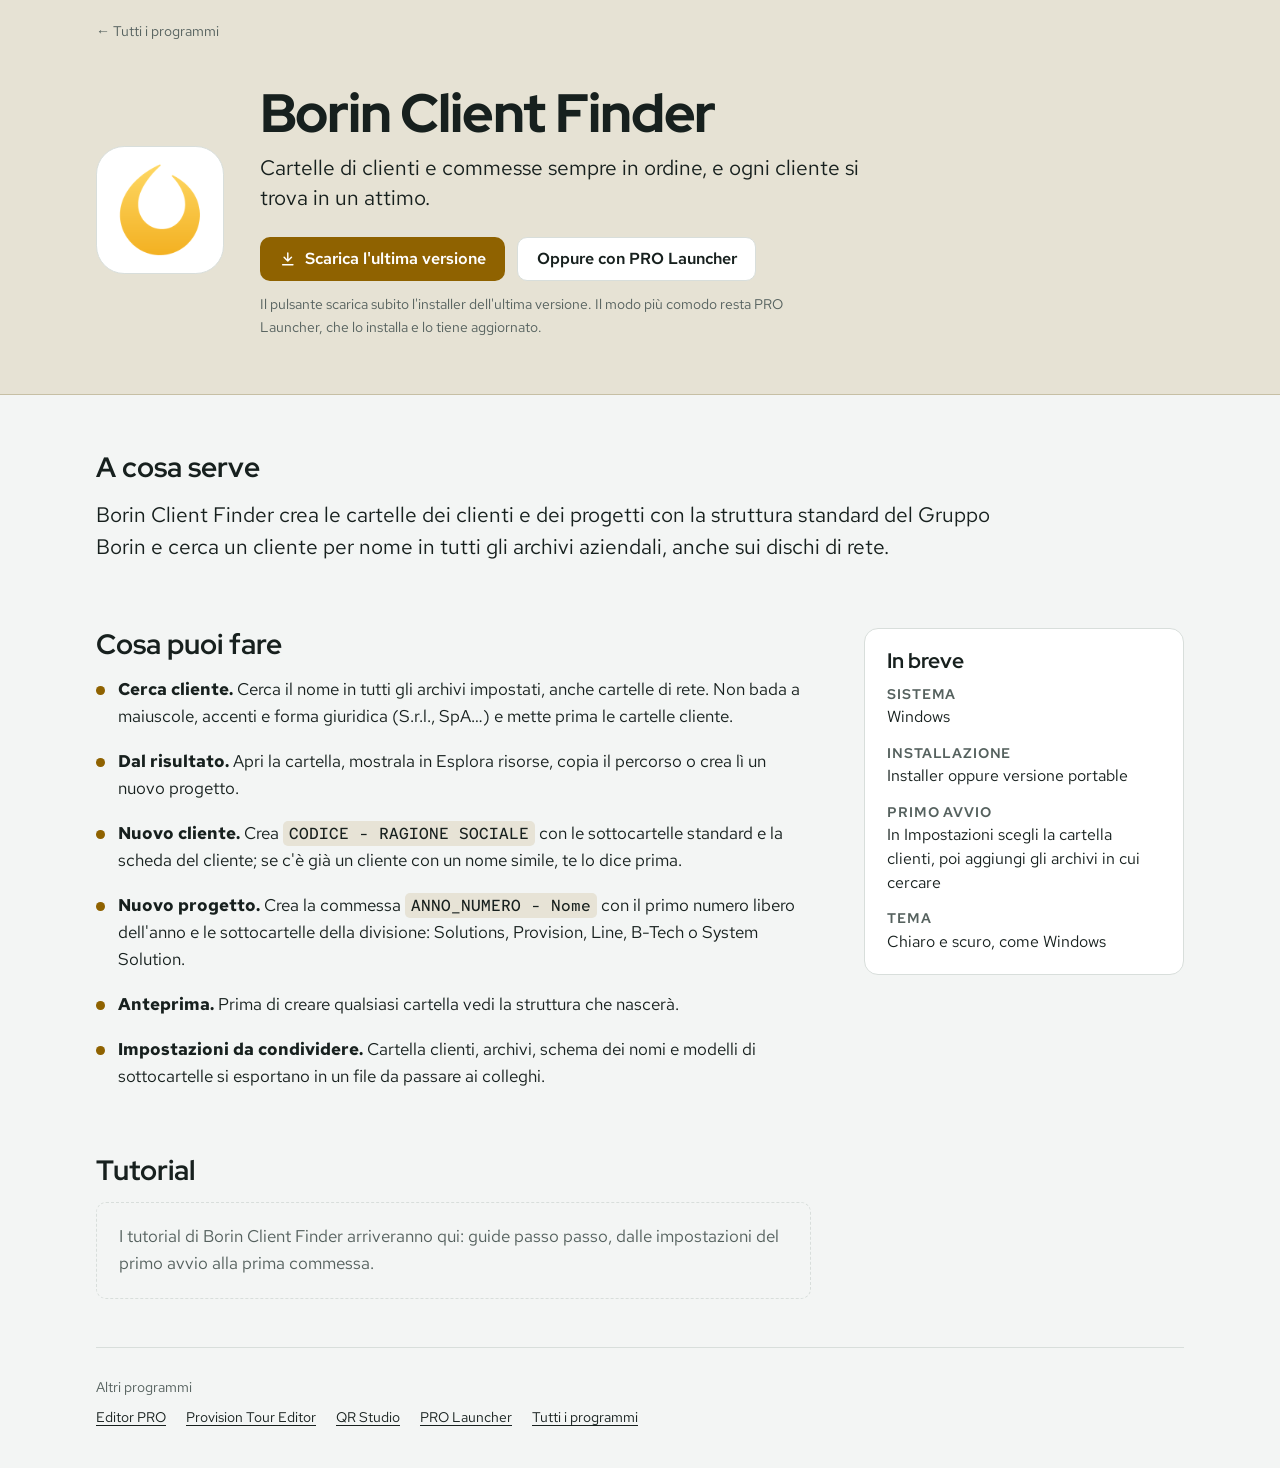
==== borin-client-finder.html @ ea2d7d45 "Scarica: link diretto all'installer di ogni programma su Google Drive strumenti/link-drive.js rilegg" ====
<!doctype html>
<html lang="it">
<head>
  <meta charset="utf-8">
  <meta name="viewport" content="width=device-width, initial-scale=1, viewport-fit=cover">
  <title>Borin Client Finder</title>
  <meta name="description" content="Borin Client Finder: crea le cartelle di clienti e commesse con la struttura standard e trova un cliente in tutti gli archivi.">
  <link rel="preconnect" href="https://fonts.googleapis.com">
  <link rel="preconnect" href="https://fonts.gstatic.com" crossorigin>
  <link rel="stylesheet" href="https://fonts.googleapis.com/css2?family=Red+Hat+Display:wght@700;800&family=Red+Hat+Mono:wght@500&family=Red+Hat+Text:wght@400;600;700&display=swap">
  <link rel="stylesheet" href="stile.css">
</head>
<body class="tinted" style="--accent-l:#8F6200; --accent-d:#F7BE3A">
  <header class="hero">
    <div class="wrap">
      <nav class="crumbs" aria-label="Percorso"><a href="index.html">← Tutti i programmi</a></nav>
      <div class="hero-main">
        <img class="app-icon" src="img/borin-client-finder.png" alt="" width="128" height="128">
        <div>
          <h1>Borin Client Finder</h1>
          <p class="tagline">Cartelle di clienti e commesse sempre in ordine, e ogni cliente si trova in un attimo.</p>
          <div class="hero-actions">
            <a class="btn primary" data-scarica="borin-client-finder" href="https://drive.usercontent.google.com/download?id=1iR7JaWTsjvSuWJFPsEmWROrodesVWbmz&export=download&confirm=t"><svg viewBox="0 0 24 24" aria-hidden="true"><path d="M12 4v11m-5-5 5 5 5-5M5 20h14"/></svg>Scarica l'ultima versione</a>
            <a class="btn ghost" href="pro-launcher.html">Oppure con PRO Launcher</a>
          </div>
          <p class="note">Il pulsante scarica subito l'installer dell'ultima versione. Il modo più comodo resta PRO Launcher, che lo installa e lo tiene aggiornato.</p>
        </div>
      </div>
    </div>
  </header>

  <main class="wrap page">
    <section class="intro" aria-labelledby="a-cosa-serve">
      <h2 id="a-cosa-serve">A cosa serve</h2>
      <p>Borin Client Finder crea le cartelle dei clienti e dei progetti con la struttura standard del Gruppo Borin e cerca un cliente per nome in tutti gli archivi aziendali, anche sui dischi di rete.</p>
    </section>

    <div class="cols">
      <section aria-labelledby="cosa-puoi-fare">
        <h2 id="cosa-puoi-fare">Cosa puoi fare</h2>
        <ul class="features">
          <li><strong>Cerca cliente.</strong> Cerca il nome in tutti gli archivi impostati, anche cartelle di rete. Non bada a maiuscole, accenti e forma giuridica (S.r.l., SpA…) e mette prima le cartelle cliente.</li>
          <li><strong>Dal risultato.</strong> Apri la cartella, mostrala in Esplora risorse, copia il percorso o crea lì un nuovo progetto.</li>
          <li><strong>Nuovo cliente.</strong> Crea <code>CODICE - RAGIONE SOCIALE</code> con le sottocartelle standard e la scheda del cliente; se c'è già un cliente con un nome simile, te lo dice prima.</li>
          <li><strong>Nuovo progetto.</strong> Crea la commessa <code>ANNO_NUMERO - Nome</code> con il primo numero libero dell'anno e le sottocartelle della divisione: Solutions, Provision, Line, B-Tech o System Solution.</li>
          <li><strong>Anteprima.</strong> Prima di creare qualsiasi cartella vedi la struttura che nascerà.</li>
          <li><strong>Impostazioni da condividere.</strong> Cartella clienti, archivi, schema dei nomi e modelli di sottocartelle si esportano in un file da passare ai colleghi.</li>
        </ul>
      </section>

      <aside class="facts" aria-labelledby="in-breve">
        <h2 id="in-breve">In breve</h2>
        <dl>
          <div><dt>Sistema</dt><dd>Windows</dd></div>
          <div><dt>Installazione</dt><dd>Installer oppure versione portable</dd></div>
          <div><dt>Primo avvio</dt><dd>In Impostazioni scegli la cartella clienti, poi aggiungi gli archivi in cui cercare</dd></div>
          <div><dt>Tema</dt><dd>Chiaro e scuro, come Windows</dd></div>
        </dl>
      </aside>
    </div>

    <section id="tutorial" aria-labelledby="tutorial-title">
      <h2 id="tutorial-title">Tutorial</h2>
      <!--
        Per aggiungere un tutorial copia questo blocco dentro <ol class="tutorial-list"> qui sotto
        (l'avviso "in arrivo" sparisce da solo appena c'è il primo tutorial):

        <li><a href="tutorial/client-finder-nuovo-cliente.html">
          <span class="t-title">Nuovo cliente e prima commessa</span>
          <span class="t-desc">Dalla scheda del cliente alle cartelle del progetto.</span>
          <span class="t-meta">4 minuti</span>
        </a></li>
      -->
      <ol class="tutorial-list"></ol>
      <p class="tutorial-empty">I tutorial di Borin Client Finder arriveranno qui: guide passo passo, dalle impostazioni del primo avvio alla prima commessa.</p>
    </section>
  </main>

  <footer class="wrap site-foot">
    <p>Altri programmi</p>
    <nav aria-label="Altri programmi">
      <a href="editor-pro.html">Editor PRO</a>
      <a href="provision-tour-editor.html">Provision Tour Editor</a>
      <a href="qr-studio.html">QR Studio</a>
      <a href="pro-launcher.html">PRO Launcher</a>
      <a href="index.html">Tutti i programmi</a>
    </nav>
  </footer>
</body>
</html>
---- stile.css ----
/* Pagine dei programmi — stile comune.
   Impaginazione: una colonna allineata a sinistra (al massimo 68rem). Nell'indice ogni programma è una riga
   con icona, testo e azioni; nella scheda c'è una fascia in testa tinta del colore del programma, poi
   "Cosa puoi fare" con "In breve" a lato e in fondo i tutorial. */

:root {
  --bg: #F3F5F4;
  --surface: #FFFFFF;
  --ink: #17201E;
  --muted: #55615E;
  --line: #D8DEDB;
  --accent-l: #2F6E96;          /* colore del programma, tema chiaro (ogni pagina mette il suo) */
  --accent-d: #6FB2DE;          /* colore del programma, tema scuro */
  --accent: var(--accent-l);
  --on-accent: #FFFFFF;
  --icon-tile: #FFFFFF;         /* piastrella dietro le icone: chiara anche nel tema scuro, l'icona di QR Studio è nera */

  --font-display: "Red Hat Display", "Segoe UI", Arial, sans-serif;
  --font-body: "Red Hat Text", "Segoe UI", Arial, sans-serif;
  --font-mono: "Red Hat Mono", Consolas, "Courier New", monospace;

  --step--1: .875rem;
  --step-0: 1.0625rem;
  --step-1: 1.3rem;
  --step-2: 1.75rem;
  --step-3: clamp(2.25rem, 1.6rem + 2.6vw, 3.4rem);
  --radius: 10px;
  --wrap: 68rem;
  color-scheme: light;
}

@media (prefers-color-scheme: dark) {
  :root:not([data-theme="light"]) {
    --bg: #0F1413;
    --surface: #161D1B;
    --ink: #E5ECE9;
    --muted: #9BA8A4;
    --line: #29322F;
    --accent: var(--accent-d);
    --on-accent: #0F1413;
    --icon-tile: #E6ECE9;
    color-scheme: dark;
  }
  :root:not([data-theme="light"]) .tinted { --accent: var(--accent-d); }
}
:root[data-theme="dark"] {
  --bg: #0F1413;
  --surface: #161D1B;
  --ink: #E5ECE9;
  --muted: #9BA8A4;
  --line: #29322F;
  --accent: var(--accent-d);
  --on-accent: #0F1413;
  --icon-tile: #E6ECE9;
  color-scheme: dark;
}
:root[data-theme="dark"] .tinted { --accent: var(--accent-d); }

/* il colore del programma si ricalcola dove la pagina o la riga lo cambia */
.tinted { --accent: var(--accent-l); }

* { box-sizing: border-box; }
html { -webkit-text-size-adjust: 100%; }
body {
  margin: 0;
  background: var(--bg);
  color: var(--ink);
  font: 400 var(--step-0)/1.6 var(--font-body);
}
img { max-width: 100%; height: auto; }
a { color: var(--accent); text-underline-offset: .18em; }
a:hover { text-decoration-thickness: 2px; }
:focus-visible { outline: 3px solid var(--accent); outline-offset: 3px; border-radius: 4px; }
h1, h2, h3 { font-family: var(--font-display); line-height: 1.15; text-wrap: balance; margin: 0; }
p { margin: 0; }
code {
  font: 500 .92em/1 var(--font-mono);
  padding: .12em .38em; border-radius: 5px;
  background: color-mix(in srgb, var(--accent) 12%, transparent);
  color: var(--ink);
  white-space: nowrap;
}

.wrap {
  max-width: calc(var(--wrap) + 2 * 32px);
  margin: 0 auto;
  padding-left: max(16px, env(safe-area-inset-left, 0px));
  padding-right: max(16px, env(safe-area-inset-right, 0px));
}
@media (min-width: 720px) {
  .wrap { padding-left: max(32px, env(safe-area-inset-left, 0px)); padding-right: max(32px, env(safe-area-inset-right, 0px)); }
}

/* icone dei programmi su una piastrella, come sul desktop */
.app-icon {
  background: var(--icon-tile); border: 1px solid var(--line); border-radius: 22%;
  padding: 7px; object-fit: contain; flex: none;
}
.hero-main > .app-icon { padding: 11px; }
@media (min-width: 720px) { .hero-main > .app-icon { padding: 14px; } }

.eyebrow {
  font: 600 var(--step--1)/1.3 var(--font-body);
  letter-spacing: .08em; text-transform: uppercase; color: var(--muted);
}

/* ------------------------------------------------ pulsanti */

.btn {
  display: inline-flex; align-items: center; gap: .5rem; min-height: 2.75rem; padding: 0 1.15rem;
  border-radius: var(--radius); border: 1px solid transparent;
  font: 600 1rem/1.1 var(--font-body); text-decoration: none; white-space: nowrap;
  transition: filter .15s ease, border-color .15s ease;
}
.btn.primary { background: var(--accent); color: var(--on-accent); }
.btn.primary:hover { filter: brightness(1.08); }
.btn.ghost { background: var(--surface); color: var(--ink); border-color: var(--line); }
.btn.ghost:hover { border-color: var(--accent); }
.btn svg { width: 1.1em; height: 1.1em; fill: none; stroke: currentColor; stroke-width: 2; stroke-linecap: round; stroke-linejoin: round; }

/* ------------------------------------------------ indice */

.site-head { padding-block: clamp(2.5rem, 6vw, 4.5rem) 2rem; display: grid; gap: 1rem; }
.site-head h1 { font-size: var(--step-3); font-weight: 800; letter-spacing: -.02em; }
.site-head .lead { max-width: 60ch; color: var(--muted); font-size: var(--step-1); line-height: 1.5; }

.launcher-tip {
  display: grid; grid-template-columns: auto minmax(0, 1fr); gap: 1.25rem; align-items: center;
  padding: 1.25rem 1.5rem; margin-bottom: 2.5rem;
  background: var(--surface); border: 1px solid var(--line); border-radius: 14px;
}
.launcher-tip img { width: 64px; height: 64px; }
.launcher-tip h2 { font-size: var(--step-1); font-weight: 700; margin-bottom: .25rem; }
.launcher-tip p { color: var(--muted); max-width: 62ch; }
.launcher-tip .actions { grid-column: 1 / -1; display: flex; gap: .75rem; flex-wrap: wrap; }
@media (min-width: 820px) {
  .launcher-tip { grid-template-columns: auto minmax(0, 1fr) auto; }
  .launcher-tip .actions { grid-column: auto; }
}

.programs { list-style: none; margin: 0; padding: 0; border-top: 1px solid var(--line); }
.program {
  display: grid; grid-template-columns: 72px minmax(0, 1fr); gap: 1rem 1.5rem; align-items: center;
  padding-block: 1.5rem; border-bottom: 1px solid var(--line);
}
.program > img { width: 72px; height: 72px; }
.program h2 { font-size: var(--step-2); font-weight: 700; letter-spacing: -.01em; }
.program h2 a { color: var(--ink); text-decoration: none; }
.program h2 a:hover { color: var(--accent); }
.program .what { color: var(--muted); max-width: 58ch; margin-top: .3rem; }
.program .tags { list-style: none; display: flex; flex-wrap: wrap; gap: .4rem; margin: .7rem 0 0; padding: 0; }
.program .tags li {
  font-size: var(--step--1); line-height: 1; padding: .4rem .6rem; border-radius: 999px;
  background: color-mix(in srgb, var(--accent) 11%, transparent); color: var(--ink);
}
.program .actions { grid-column: 2; display: flex; gap: .6rem; flex-wrap: wrap; }
@media (min-width: 820px) {
  .program { grid-template-columns: 72px minmax(0, 1fr) auto; }
  .program .actions { grid-column: auto; }
}

/* ------------------------------------------------ scheda del programma */

.hero {
  background: color-mix(in srgb, var(--accent) 13%, var(--bg));
  border-bottom: 1px solid color-mix(in srgb, var(--accent) 25%, var(--line));
}
.hero .wrap { padding-block: 1.25rem clamp(2rem, 5vw, 3.5rem); }
.crumbs { font-size: var(--step--1); margin-bottom: clamp(1.5rem, 4vw, 2.5rem); }
.crumbs a { color: var(--muted); text-decoration: none; }
.crumbs a:hover { color: var(--ink); text-decoration: underline; }
.hero-main { display: grid; grid-template-columns: minmax(0, 1fr); gap: 1.5rem; align-items: center; }
.hero-main > img { width: 96px; height: 96px; }
.hero h1 { font-size: var(--step-3); font-weight: 800; letter-spacing: -.02em; }
.hero .tagline { font-size: var(--step-1); line-height: 1.45; margin-top: .5rem; max-width: 46ch; }
.hero-actions { display: flex; gap: .75rem; flex-wrap: wrap; margin-top: 1.5rem; }
.hero .note { font-size: var(--step--1); color: var(--muted); margin-top: .75rem; max-width: 62ch; }
@media (min-width: 720px) {
  .hero-main { grid-template-columns: 128px minmax(0, 1fr); gap: 2.25rem; }
  .hero-main > img { width: 128px; height: 128px; }
}

.page { padding-block: clamp(2rem, 5vw, 3.5rem) 3rem; display: grid; gap: clamp(2.5rem, 6vw, 4rem); }
.page h2 { font-size: var(--step-2); font-weight: 700; margin-bottom: 1rem; }
.intro p { max-width: 65ch; font-size: var(--step-1); line-height: 1.55; }

.cols { display: grid; grid-template-columns: minmax(0, 1fr); gap: 2.5rem; align-items: start; }
@media (min-width: 900px) { .cols { grid-template-columns: minmax(0, 1fr) 20rem; gap: 3.5rem; } }

.features { list-style: none; margin: 0; padding: 0; display: grid; gap: 1.1rem; max-width: 65ch; }
.features li { padding-left: 1.4rem; position: relative; }
.features li::before {
  content: ""; position: absolute; left: 0; top: .62em; width: .55rem; height: .55rem; border-radius: 50%;
  background: var(--accent);
}
.features strong { font-weight: 700; }

.facts { background: var(--surface); border: 1px solid var(--line); border-radius: 14px; padding: 1.25rem 1.4rem; }
.facts h2 { font-size: var(--step-1); margin-bottom: .75rem; }
.facts dl { margin: 0; display: grid; gap: .9rem; }
.facts dt { font: 600 var(--step--1)/1.3 var(--font-body); letter-spacing: .06em; text-transform: uppercase; color: var(--muted); }
.facts dd { margin: .15rem 0 0; font-size: 1rem; line-height: 1.5; }

.tip {
  max-width: 65ch; padding: 1rem 1.25rem; border-radius: var(--radius);
  background: color-mix(in srgb, var(--accent) 9%, var(--surface)); border: 1px solid color-mix(in srgb, var(--accent) 30%, var(--line));
}

/* tutorial: l'elenco si vede appena contiene un tutorial, e allora sparisce l'avviso "in arrivo" */
.tutorial-list { list-style: none; margin: 0; padding: 0; display: grid; gap: .75rem; grid-template-columns: repeat(auto-fill, minmax(min(100%, 18rem), 1fr)); }
.tutorial-list:empty { display: none; }
.tutorial-list:not(:empty) + .tutorial-empty { display: none; }
.tutorial-list a {
  display: grid; gap: .3rem; height: 100%; padding: 1rem 1.15rem; text-decoration: none; color: var(--ink);
  background: var(--surface); border: 1px solid var(--line); border-radius: var(--radius);
}
.tutorial-list a:hover { border-color: var(--accent); }
.tutorial-list .t-title { font: 700 var(--step-1)/1.25 var(--font-display); }
.tutorial-list .t-desc { color: var(--muted); }
.tutorial-list .t-meta { font-size: var(--step--1); color: var(--accent); font-weight: 600; }
.tutorial-empty {
  max-width: 65ch; padding: 1.25rem 1.4rem; border-radius: var(--radius);
  border: 1px dashed var(--line); color: var(--muted);
}

/* ------------------------------------------------ piè di pagina */

.site-foot { padding-block: 0 2.5rem; font-size: var(--step--1); color: var(--muted); }
.site-foot::before { content: ""; display: block; border-top: 1px solid var(--line); margin-bottom: 1.75rem; }
.site-foot nav { display: flex; flex-wrap: wrap; gap: .5rem 1.25rem; margin-top: .5rem; }
.site-foot a { color: var(--ink); }

@media (prefers-reduced-motion: reduce) { * { transition: none !important; } }
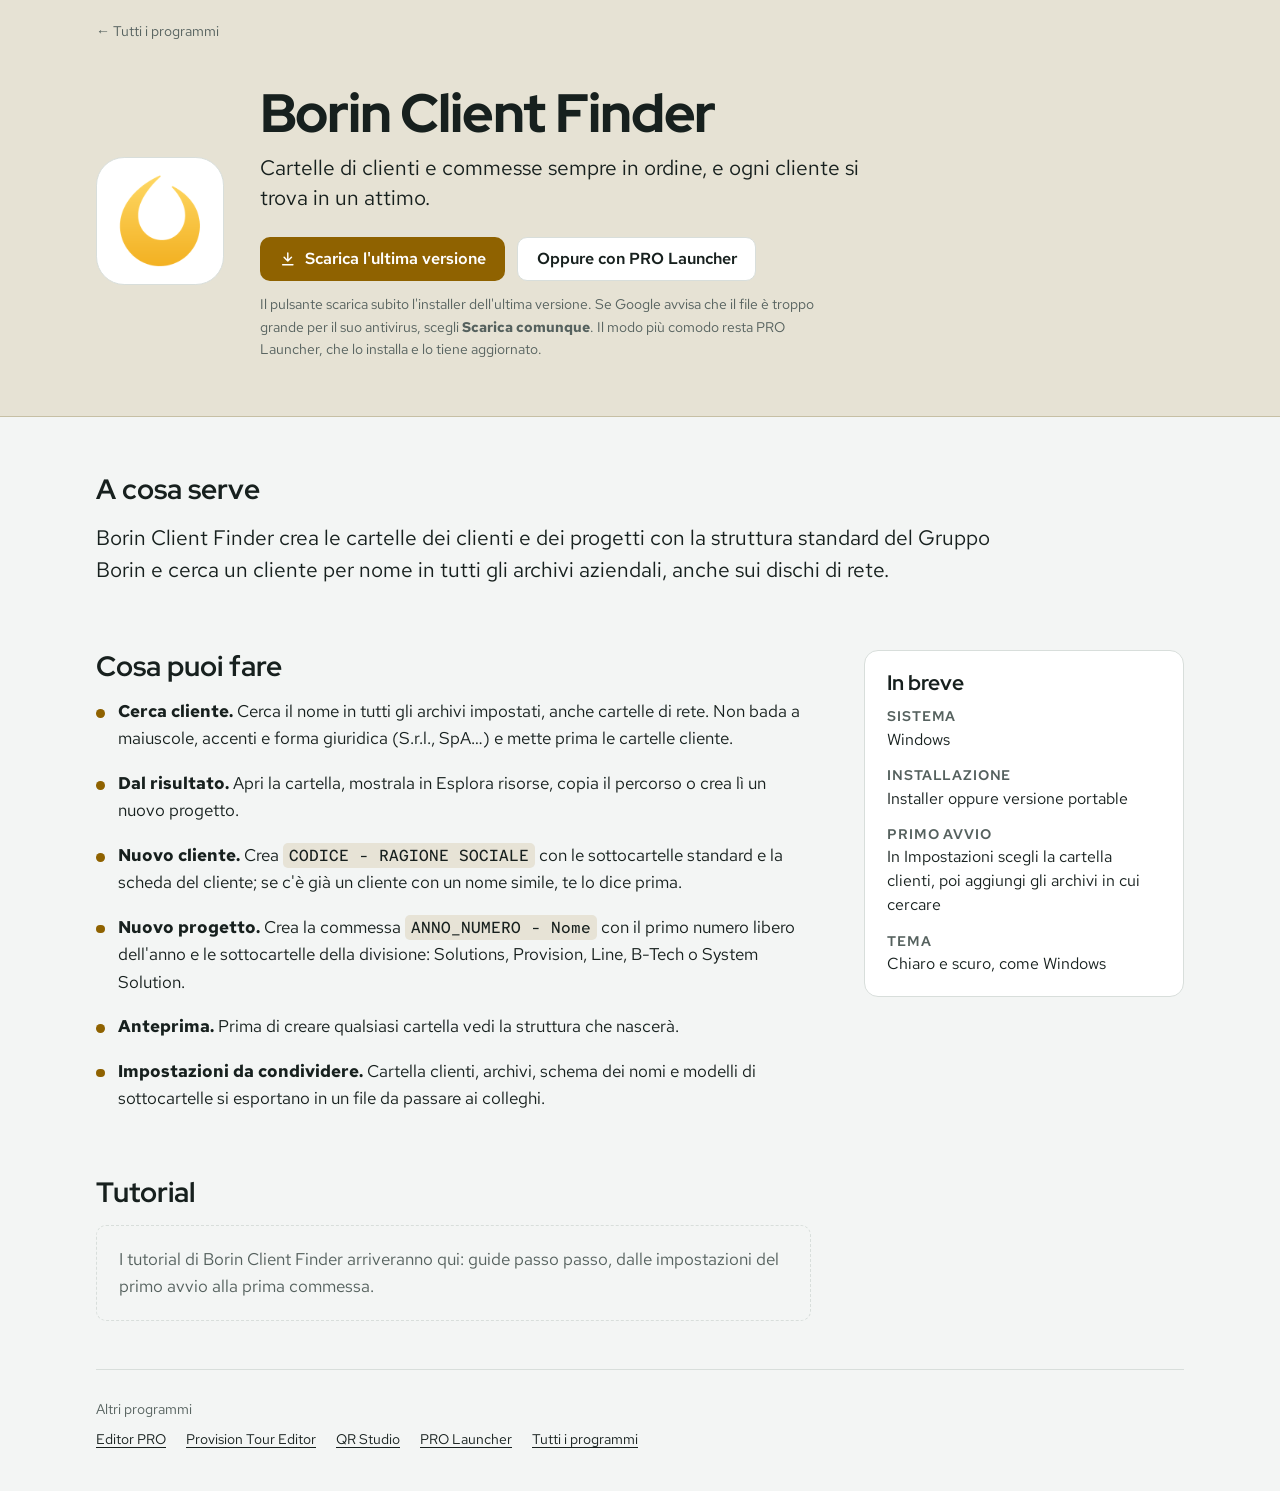
==== commit 7b4b3f4b: "Spiega l'avviso di Google Drive sui file grandi (Scarica comunque) Co-Authored-By: Claude Opus 5.5 <" ====
--- a/borin-client-finder.html
+++ b/borin-client-finder.html
@@ -23,7 +23,7 @@
             <a class="btn primary" data-scarica="borin-client-finder" href="https://drive.usercontent.google.com/download?id=1iR7JaWTsjvSuWJFPsEmWROrodesVWbmz&export=download&confirm=t"><svg viewBox="0 0 24 24" aria-hidden="true"><path d="M12 4v11m-5-5 5 5 5-5M5 20h14"/></svg>Scarica l'ultima versione</a>
             <a class="btn ghost" href="pro-launcher.html">Oppure con PRO Launcher</a>
           </div>
-          <p class="note">Il pulsante scarica subito l'installer dell'ultima versione. Il modo più comodo resta PRO Launcher, che lo installa e lo tiene aggiornato.</p>
+          <p class="note">Il pulsante scarica subito l'installer dell'ultima versione. Se Google avvisa che il file è troppo grande per il suo antivirus, scegli <b>Scarica comunque</b>. Il modo più comodo resta PRO Launcher, che lo installa e lo tiene aggiornato.</p>
         </div>
       </div>
     </div>
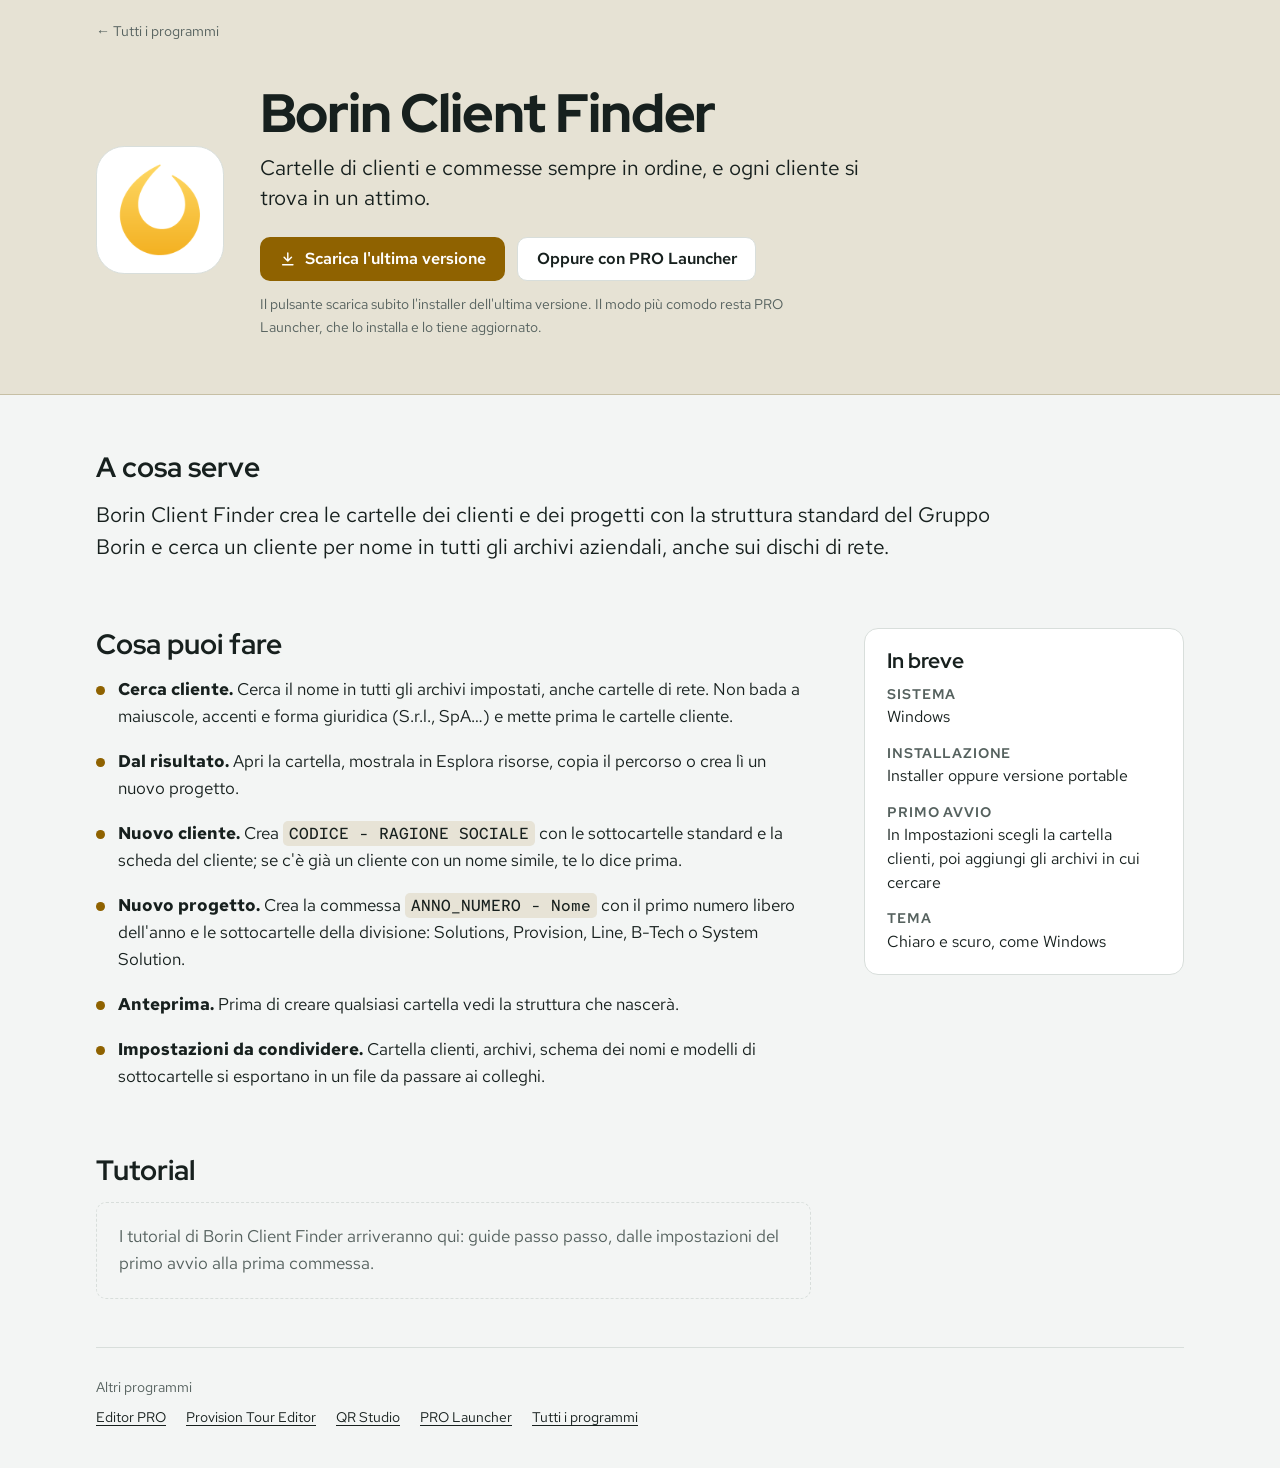
==== commit 88735f0f: "Scarica: installer nelle release del sito, aggiornati da soli a ogni versione Su Google Drive erano " ====
--- a/borin-client-finder.html
+++ b/borin-client-finder.html
@@ -9,6 +9,7 @@
   <link rel="preconnect" href="https://fonts.gstatic.com" crossorigin>
   <link rel="stylesheet" href="https://fonts.googleapis.com/css2?family=Red+Hat+Display:wght@700;800&family=Red+Hat+Mono:wght@500&family=Red+Hat+Text:wght@400;600;700&display=swap">
   <link rel="stylesheet" href="stile.css">
+  <script src="scarica.js" defer></script>
 </head>
 <body class="tinted" style="--accent-l:#8F6200; --accent-d:#F7BE3A">
   <header class="hero">
@@ -20,10 +21,10 @@
           <h1>Borin Client Finder</h1>
           <p class="tagline">Cartelle di clienti e commesse sempre in ordine, e ogni cliente si trova in un attimo.</p>
           <div class="hero-actions">
-            <a class="btn primary" data-scarica="borin-client-finder" href="https://drive.usercontent.google.com/download?id=1iR7JaWTsjvSuWJFPsEmWROrodesVWbmz&export=download&confirm=t"><svg viewBox="0 0 24 24" aria-hidden="true"><path d="M12 4v11m-5-5 5 5 5-5M5 20h14"/></svg>Scarica l'ultima versione</a>
+            <a class="btn primary" data-scarica="borin-client-finder" href="https://github.com/andsnf-cpu/web-present-programs-client/releases/download/borin-client-finder/Borin-Client-Finder-Setup.exe"><svg viewBox="0 0 24 24" aria-hidden="true"><path d="M12 4v11m-5-5 5 5 5-5M5 20h14"/></svg>Scarica l'ultima versione</a>
             <a class="btn ghost" href="pro-launcher.html">Oppure con PRO Launcher</a>
           </div>
-          <p class="note">Il pulsante scarica subito l'installer dell'ultima versione. Se Google avvisa che il file è troppo grande per il suo antivirus, scegli <b>Scarica comunque</b>. Il modo più comodo resta PRO Launcher, che lo installa e lo tiene aggiornato.</p>
+          <p class="note">Il pulsante scarica subito l'installer dell'ultima versione<span data-versione="borin-client-finder"></span>. Il modo più comodo resta PRO Launcher, che lo installa e lo tiene aggiornato.</p>
         </div>
       </div>
     </div>
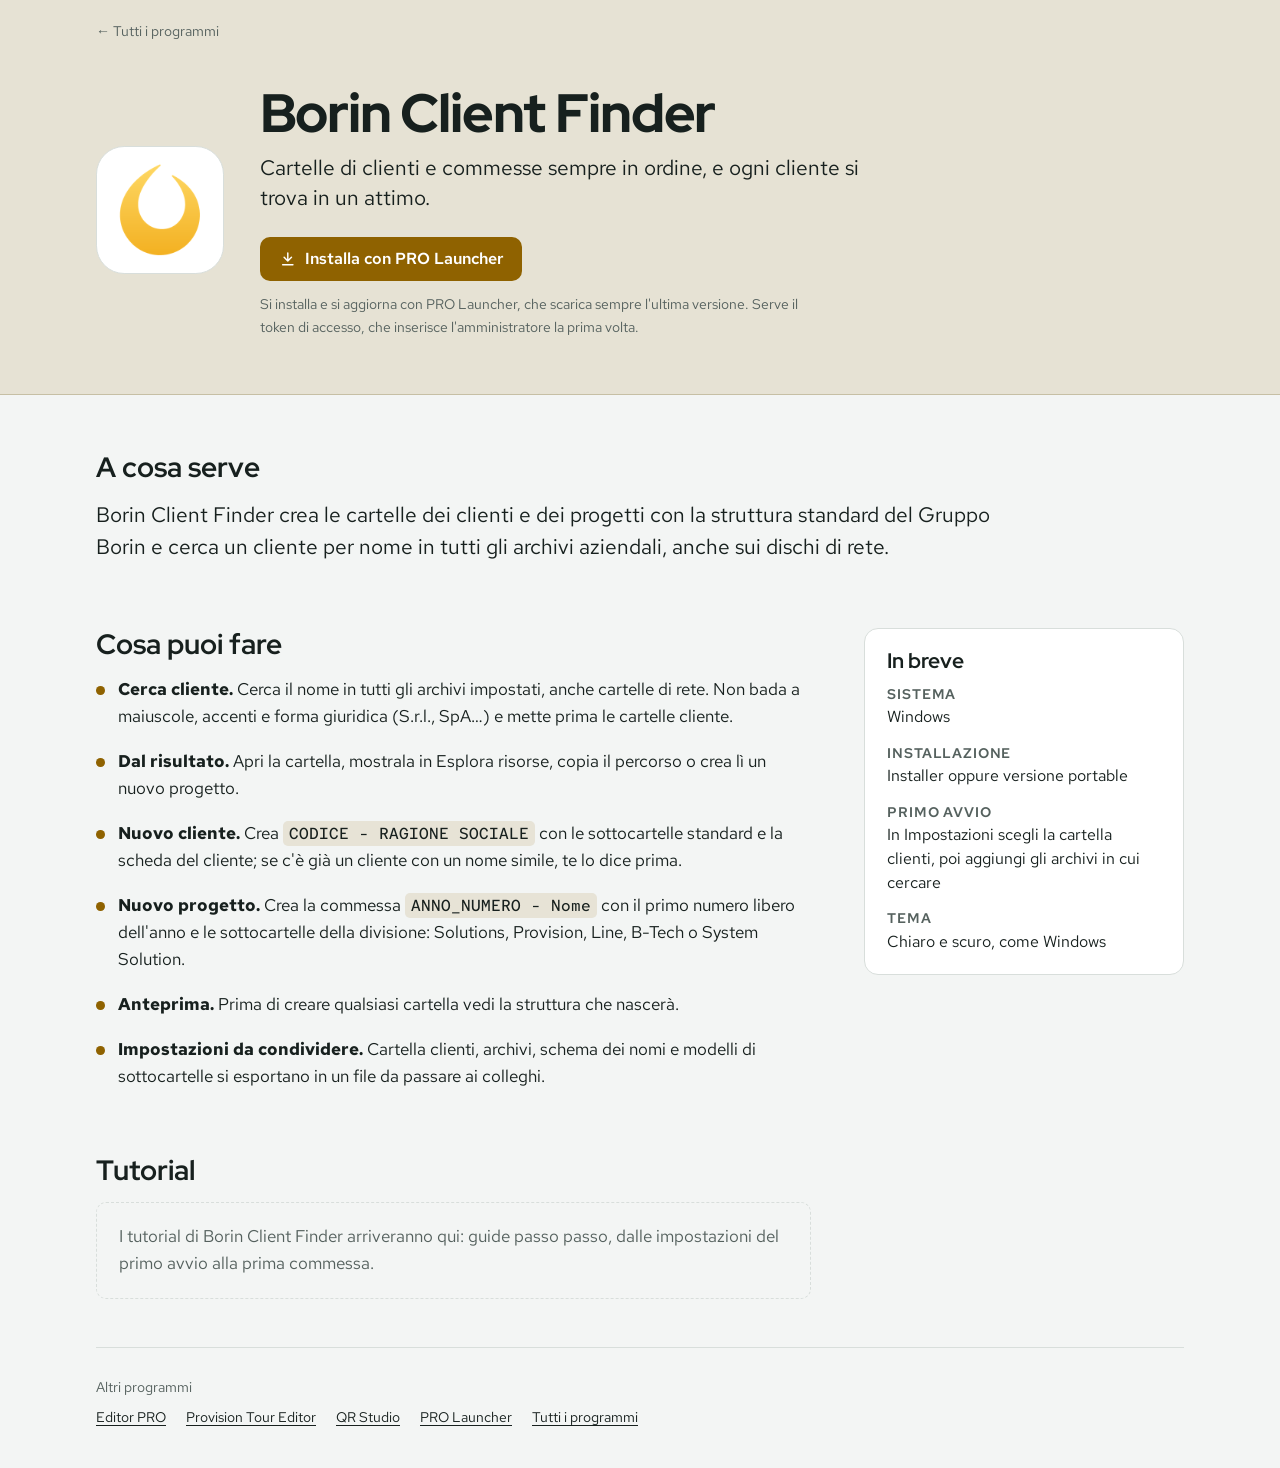
==== commit bdd4efbc: "Installer dei programmi di nuovo privati: sul sito solo PRO Launcher Si torna al token: gli installe" ====
--- a/borin-client-finder.html
+++ b/borin-client-finder.html
@@ -21,10 +21,9 @@
           <h1>Borin Client Finder</h1>
           <p class="tagline">Cartelle di clienti e commesse sempre in ordine, e ogni cliente si trova in un attimo.</p>
           <div class="hero-actions">
-            <a class="btn primary" data-scarica="borin-client-finder" href="https://github.com/andsnf-cpu/web-present-programs-client/releases/download/borin-client-finder/Borin-Client-Finder-Setup.exe"><svg viewBox="0 0 24 24" aria-hidden="true"><path d="M12 4v11m-5-5 5 5 5-5M5 20h14"/></svg>Scarica l'ultima versione</a>
-            <a class="btn ghost" href="pro-launcher.html">Oppure con PRO Launcher</a>
+            <a class="btn primary" href="pro-launcher.html"><svg viewBox="0 0 24 24" aria-hidden="true"><path d="M12 4v11m-5-5 5 5 5-5M5 20h14"/></svg>Installa con PRO Launcher</a>
           </div>
-          <p class="note">Il pulsante scarica subito l'installer dell'ultima versione<span data-versione="borin-client-finder"></span>. Il modo più comodo resta PRO Launcher, che lo installa e lo tiene aggiornato.</p>
+          <p class="note">Si installa e si aggiorna con PRO Launcher, che scarica sempre l'ultima versione. Serve il token di accesso, che inserisce l'amministratore la prima volta.</p>
         </div>
       </div>
     </div>
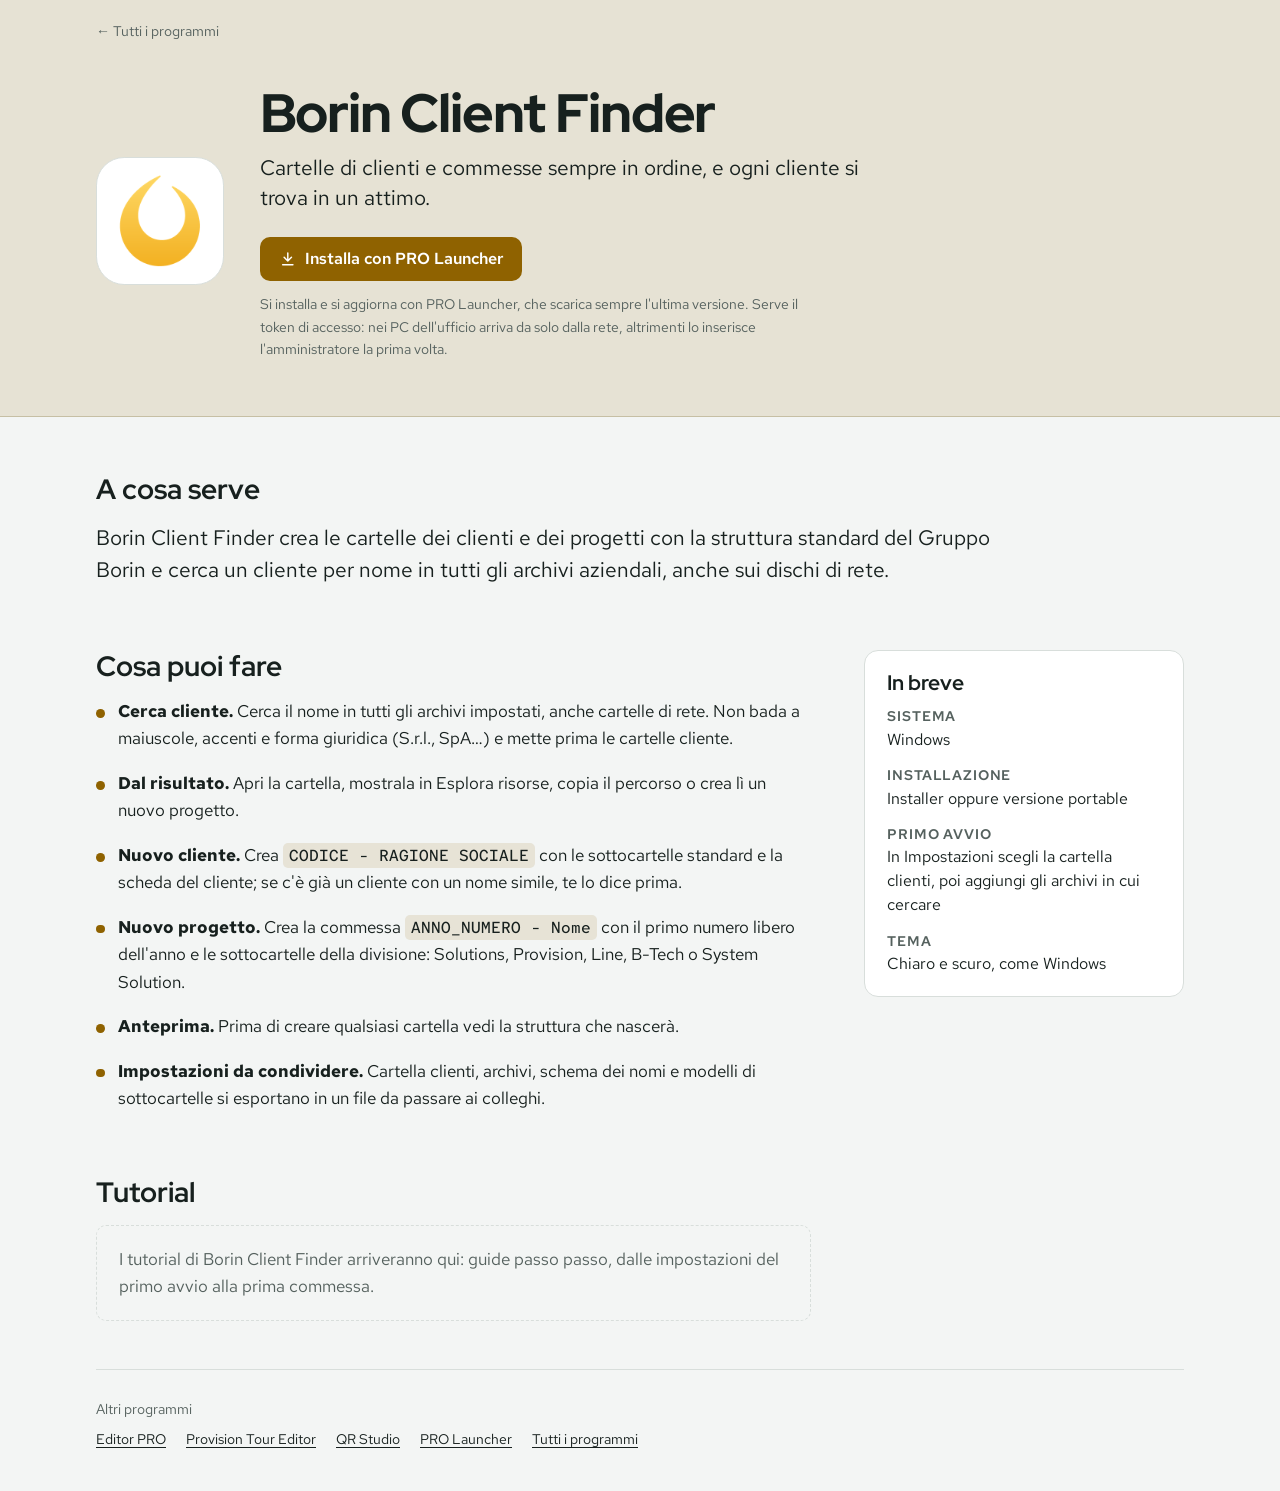
==== commit 418a937c: "Token dalla rete (launcher 1.1.3) e schede aggiornate - Token: nei PC dell'ufficio arriva da solo da" ====
--- a/borin-client-finder.html
+++ b/borin-client-finder.html
@@ -9,7 +9,6 @@
   <link rel="preconnect" href="https://fonts.gstatic.com" crossorigin>
   <link rel="stylesheet" href="https://fonts.googleapis.com/css2?family=Red+Hat+Display:wght@700;800&family=Red+Hat+Mono:wght@500&family=Red+Hat+Text:wght@400;600;700&display=swap">
   <link rel="stylesheet" href="stile.css">
-  <script src="scarica.js" defer></script>
 </head>
 <body class="tinted" style="--accent-l:#8F6200; --accent-d:#F7BE3A">
   <header class="hero">
@@ -23,7 +22,7 @@
           <div class="hero-actions">
             <a class="btn primary" href="pro-launcher.html"><svg viewBox="0 0 24 24" aria-hidden="true"><path d="M12 4v11m-5-5 5 5 5-5M5 20h14"/></svg>Installa con PRO Launcher</a>
           </div>
-          <p class="note">Si installa e si aggiorna con PRO Launcher, che scarica sempre l'ultima versione. Serve il token di accesso, che inserisce l'amministratore la prima volta.</p>
+          <p class="note">Si installa e si aggiorna con PRO Launcher, che scarica sempre l'ultima versione. Serve il token di accesso: nei PC dell'ufficio arriva da solo dalla rete, altrimenti lo inserisce l'amministratore la prima volta.</p>
         </div>
       </div>
     </div>
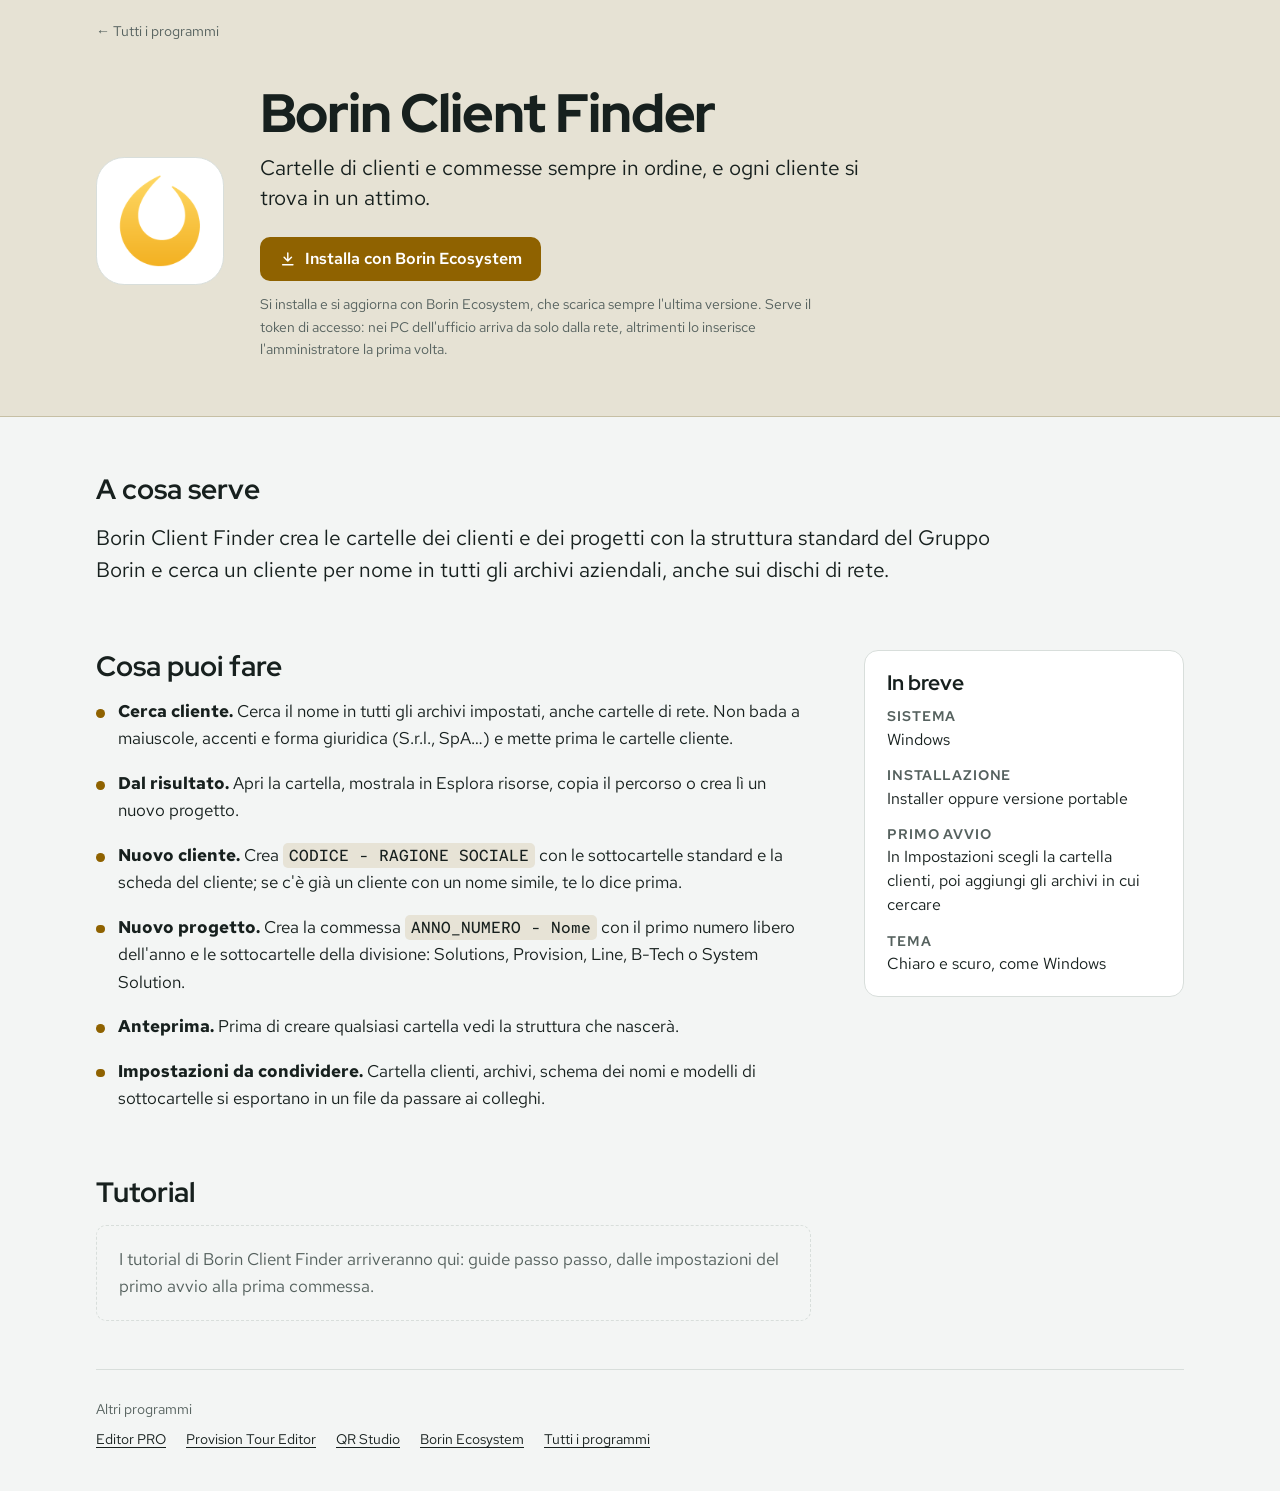
==== commit 3fdd14c8: "PRO Launcher diventa Borin Ecosystem - Testi di tutte le pagine; la scheda è ora borin-ecosystem.htm" ====
--- a/borin-client-finder.html
+++ b/borin-client-finder.html
@@ -20,9 +20,9 @@
           <h1>Borin Client Finder</h1>
           <p class="tagline">Cartelle di clienti e commesse sempre in ordine, e ogni cliente si trova in un attimo.</p>
           <div class="hero-actions">
-            <a class="btn primary" href="pro-launcher.html"><svg viewBox="0 0 24 24" aria-hidden="true"><path d="M12 4v11m-5-5 5 5 5-5M5 20h14"/></svg>Installa con PRO Launcher</a>
+            <a class="btn primary" href="borin-ecosystem.html"><svg viewBox="0 0 24 24" aria-hidden="true"><path d="M12 4v11m-5-5 5 5 5-5M5 20h14"/></svg>Installa con Borin Ecosystem</a>
           </div>
-          <p class="note">Si installa e si aggiorna con PRO Launcher, che scarica sempre l'ultima versione. Serve il token di accesso: nei PC dell'ufficio arriva da solo dalla rete, altrimenti lo inserisce l'amministratore la prima volta.</p>
+          <p class="note">Si installa e si aggiorna con Borin Ecosystem, che scarica sempre l'ultima versione. Serve il token di accesso: nei PC dell'ufficio arriva da solo dalla rete, altrimenti lo inserisce l'amministratore la prima volta.</p>
         </div>
       </div>
     </div>
@@ -81,7 +81,7 @@
       <a href="editor-pro.html">Editor PRO</a>
       <a href="provision-tour-editor.html">Provision Tour Editor</a>
       <a href="qr-studio.html">QR Studio</a>
-      <a href="pro-launcher.html">PRO Launcher</a>
+      <a href="borin-ecosystem.html">Borin Ecosystem</a>
       <a href="index.html">Tutti i programmi</a>
     </nav>
   </footer>
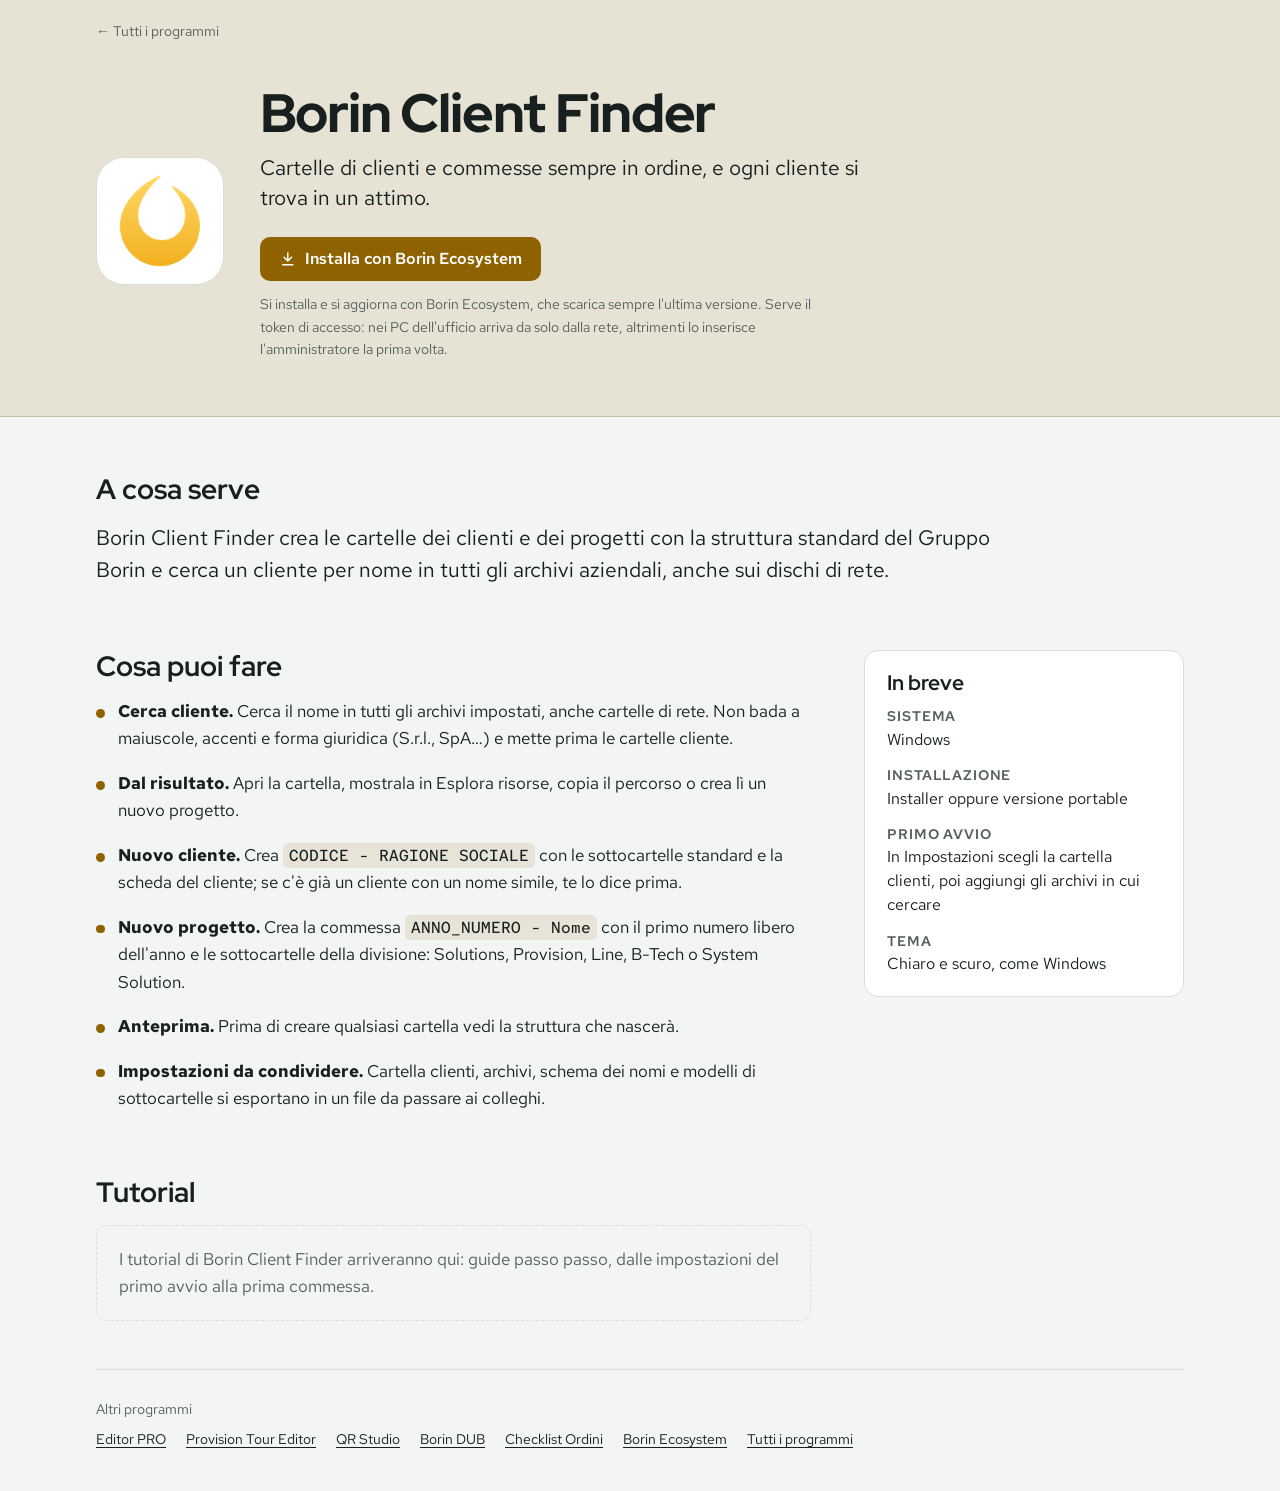
==== commit 043562a0: "Schede di Borin DUB e Checklist Ordini Le due pagine, con icona dalla sigla e dal colore che usano i" ====
--- a/borin-client-finder.html
+++ b/borin-client-finder.html
@@ -81,6 +81,8 @@
       <a href="editor-pro.html">Editor PRO</a>
       <a href="provision-tour-editor.html">Provision Tour Editor</a>
       <a href="qr-studio.html">QR Studio</a>
+      <a href="borin-dub.html">Borin DUB</a>
+      <a href="checklist-ordini.html">Checklist Ordini</a>
       <a href="borin-ecosystem.html">Borin Ecosystem</a>
       <a href="index.html">Tutti i programmi</a>
     </nav>
